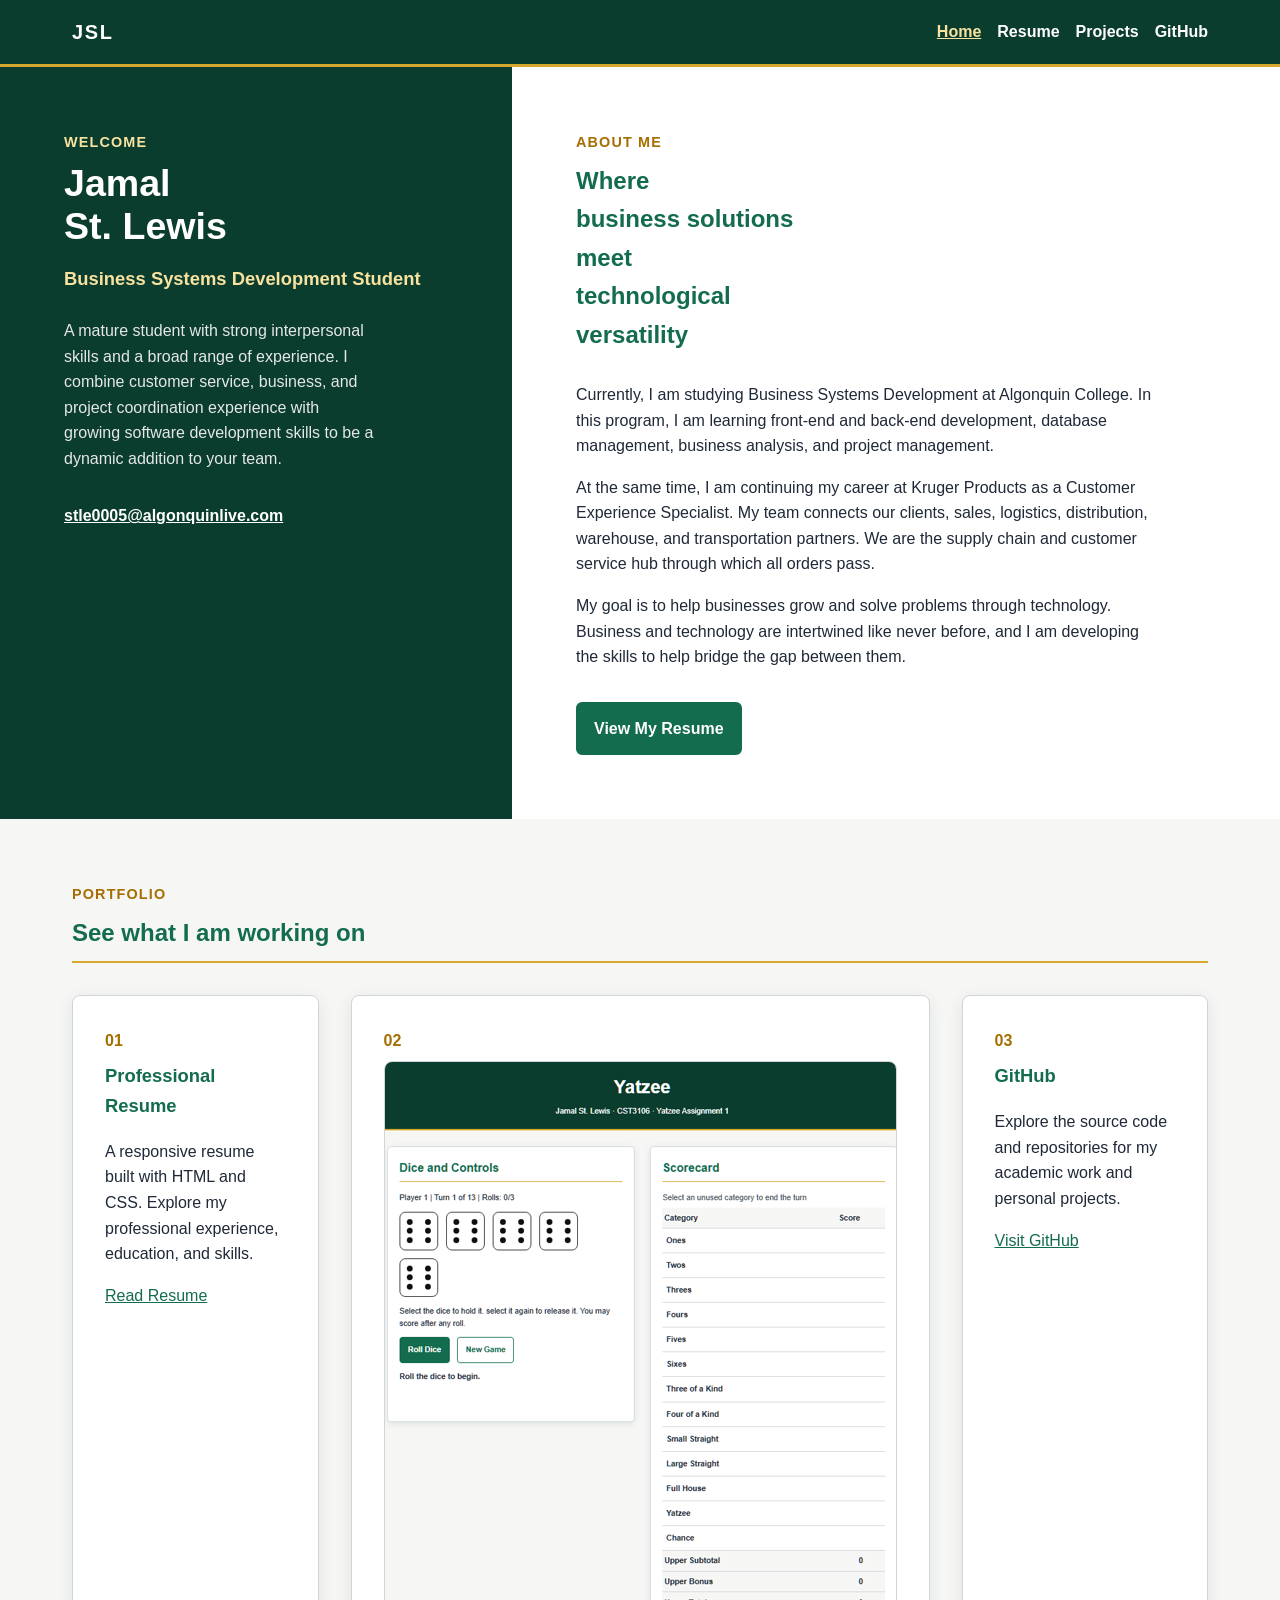
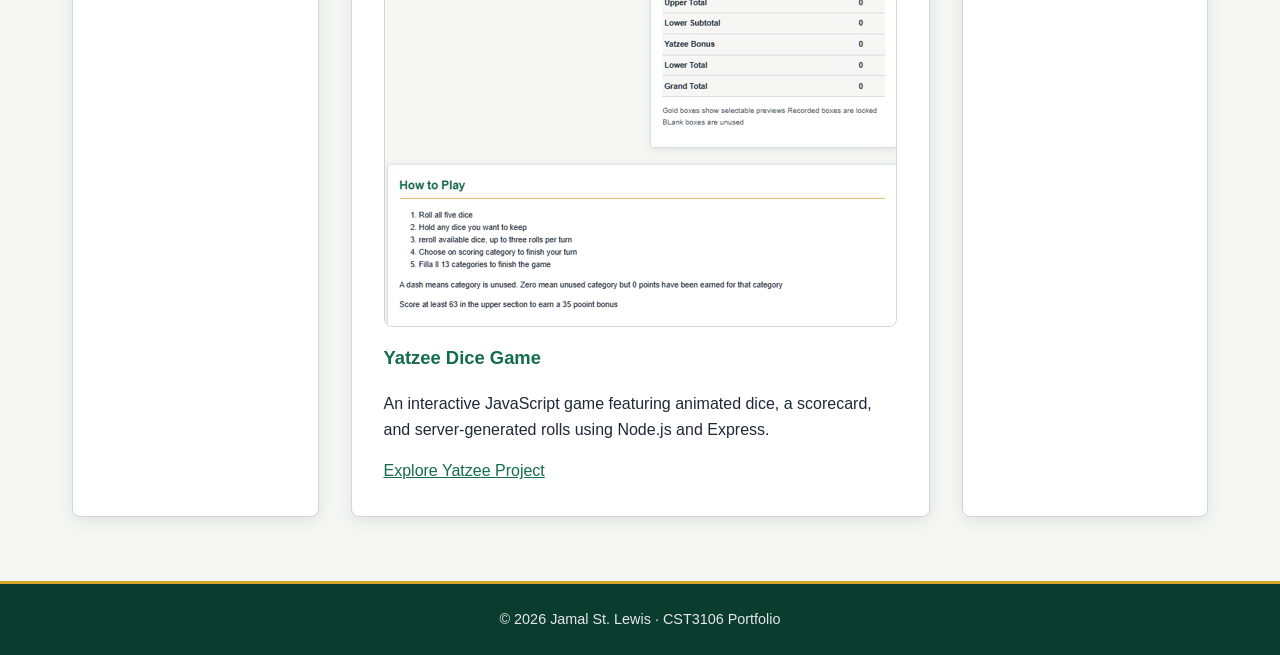
==== PD2/index.html @ 7dc035eb "pd2 completion of PD2 deliverables" ====
<!DOCTYPE html>
<html lang="en">

<head>
    <meta charset="UTF-8">

    <meta name="viewport" content="width=device-width, initial-scale=1.0">

    <meta name="description"
        content="The portfolio of Jamal St. Lewis, Business Systems Development student. Explore my experience, projects, and growing software development skills.">

    <title>Jamal St. Lewis | Portfolio</title>

    <link rel="stylesheet" href="styles.css">
</head>

<body>
    <!-- Main site navigation -->
    <header class="site-header">
        <nav class="site-nav" aria-label="Main Navigation">
            <a class="site-logo" href="index.html">JSL</a>

            <ul class="nav-links">
                <li>
                    <a href="index.html" aria-current="page">
                        Home
                    </a>
                </li>

                <li>
                    <a href="resume.html">
                        Resume
                    </a>
                </li>

                <li>
                    <a href="projects.html">
                        Projects
                    </a>
                </li>

                <li>
                    <a href="https://github.com/GauisCode" target="_blank" rel="noopener noreferrer">
                        GitHub
                    </a>
                </li>
            </ul>
        </nav>
    </header>

    <main>
        <!-- Introduction and About Me -->
        <section class="hero">
            <div class="hero-intro">
                <p class="eyebrow">Welcome</p>

                <h1>Jamal <br>St. Lewis</h1>

                <p class="hero-role">
                    Business Systems Development Student
                </p>

                <p class="hero-summary">
                    A mature student with strong interpersonal skills
                    and a broad range of experience. I combine customer
                    service, business, and project coordination experience
                    with growing software development skills to be a
                    dynamic addition to your team.
                </p>

                <p class="hero-contact">
                    <a href="mailto:stle0005@algonquinlive.com">
                        stle0005@algonquinlive.com
                    </a>
                </p>
            </div>

            <div class="hero-content">
                <p class="eyebrow">About Me</p>

                <h2>
                    Where <br>
                    business solutions <br>
                    meet <br>
                    technological versatility
                </h2>

                <p>
                    Currently, I am studying Business Systems Development
                    at Algonquin College. In this program, I am learning
                    front-end and back-end development, database management,
                    business analysis, and project management.
                </p>

                <p>
                    At the same time, I am continuing my career at
                    Kruger Products as a Customer Experience Specialist.
                    My team connects our clients, sales, logistics,
                    distribution, warehouse, and transportation partners.
                    We are the supply chain and customer service hub
                    through which all orders pass.
                </p>

                <p>
                    My goal is to help businesses grow and solve problems
                    through technology. Business and technology are
                    intertwined like never before, and I am developing
                    the skills to help bridge the gap between them.
                </p>

                <div class="button-group">
                    <a class="button button-primary" href="resume.html">
                        View My Resume
                    </a>
                </div>
            </div>
        </section>

        <!-- Portfolio cards -->
        <section class="page-section" aria-labelledby="portfolio-heading">
            <p class="eyebrow">Portfolio</p>

            <h2 id="portfolio-heading">
                See what I am working on
            </h2>

            <div class="feature-grid">
                <!-- Card 1: Resume -->
                <article class="feature-card">
                    <p class="feature-number">01</p>

                    <h3>Professional Resume</h3>

                    <p>
                        A responsive resume built with HTML and CSS.
                        Explore my professional experience, education,
                        and skills.
                    </p>

                    <a href="resume.html">
                        Read Resume
                    </a>
                </article>

                <!-- Card 2: Yatzee project preview -->
                <article class="feature-card">
                    <p class="feature-number">02</p>

                    <img class="project-preview-image" src="Projects/Yatzee/Images/YtzWideFullScreenshot.png"
                        alt="Preview of my Yatzee dice game and scorecard" loading="lazy">

                    <h3>Yatzee Dice Game</h3>

                    <p>
                        An interactive JavaScript game featuring
                        animated dice, a scorecard, and server-generated
                        rolls using Node.js and Express.
                    </p>

                    <a href="projects.html#yatzee">
                        Explore Yatzee Project
                    </a>
                </article>

                <!-- Card 3: GitHub -->
                <article class="feature-card">
                    <p class="feature-number">03</p>

                    <h3>GitHub</h3>

                    <p>
                        Explore the source code and repositories
                        for my academic work and personal projects.
                    </p>

                    <a href="https://github.com/GauisCode" target="_blank" rel="noopener noreferrer">
                        Visit GitHub
                    </a>
                </article>
            </div>
        </section>
    </main>

    <!-- Site footer -->
    <footer class="site-footer">
        <p>
            &copy; 2026 Jamal St. Lewis &middot; CST3106 Portfolio
        </p>
    </footer>
</body>

</html>
---- PD2/styles.css ----
/* 
-----------------------------------------------------------------------------------------
-----------------------------------------------------------------------------------------
Portfolio Project Stylesheet
Jamal St. Lewis
Page Style & Markdown Design System
-----------------------------------------------------------------------------------------
-----------------------------------------------------------------------------------------
*/
/*
-----------------------------------------------------------------------------------------
Section 1:
Root Styles & Formatting
Colors, spacing, effects
-----------------------------------------------------------------------------------------
*/

/* 
having all of the colours, spacing, and effects in one place makes it easier 
to change the design system of the project.
will only need to call var() and the -- type to get the colours, spacing or effect
https://www.w3schools.com/css/css3_variables.asp
*/
:root {
    /*
    Project brand colours
    Going with a dark green and gold accent theme
    some dark some dark blue
    confirmed style colours using https://coolors.co/?home
    */
    /* Green Main colour*/
    --green-dark: #0B3D2E;
    --green: #146c4e;
    --green-hover:#0e513b;

    /* Gold Accent Colours*/
    --gold: #d5a72c;
    --gold-dark: #a66e00;
    --gold-light: #fff4d6;
    --gold-soft: #f8e2a0;

    /* Neutral colours options */
  --text: #1f2937;
  --text-on-dark: #e5e7eb;
  --muted: #4b5563;
  --page: #f6f7f5;
  --surface: #ffffff;
  --border: #d1d5db;

  /* Typography Style*/
  --font-family: Aptos, Arial, Helvetica, sans-serif;

  /* Spacing sets */
  /* 
  choosing multiple of 8 for spacing as per commmon practice
  https://www.conceptfusion.co.uk/post/web-design-spacing-and-sizing-best-practices
  */
  --space-xs: 4px;
  --space-sm: 8px;
  --space-md: 16px;
  --space-lg: 24px;
  --space-xl: 32px;
  --space-2xl: 48px;
  --space-3xl: 64px;

  /* Effects to re-use*/
  --radius: 8px;
  --shadow: 0 4px 15px rgba(11, 61, 46 , 0.1);

}

/* border box for padding*/
* {
    box-sizing: border-box;
}

/* Main page style set*/

body {
    margin: 0;
    background-color: var(--page);
    color: var(--text);
    font-family: var(--font-family);
    line-height: 1.6;
}

/* 
-----------------------------------------------------------------------------------------
Section 2:
Header & Navigation Styles
-----------------------------------------------------------------------------------------
*/

.site-header {
    background-color: var(--green-dark);
    border-bottom: 3px solid var(--gold);
}

.site-nav {
    display: flex;
    align-items: center;
    justify-content: space-between;
    gap: var(--space-lg);
    max-width: 1200px;
    margin: 0 auto;
    padding: var(--space-md) var(--space-xl);
}

.site-logo{
    color: var(--surface);
    font-size: 1.25rem;
    font-weight: 700;
    letter-spacing: 0.08em;
    text-decoration: none;
}

.nav-links {
    display: flex;
    flex-wrap: wrap;
    gap: var(--space-md);
    margin: 0;
    padding:0;
    list-style: none;
}

.nav-links a {
    color: var(--surface);
    text-decoration: none;
    font-weight: 700;
}

/* 
nav link hover, focus, and current page styles
nav  are for accessibility and usability, so users can see where they are on the site 
and what links they can click on
*/
.nav-links a:hover,
.nav-links a:focus,
.nav-links a[aria-current="page"] {
    color: var(--gold-soft);
    text-decoration: underline;
}

/* 
-----------------------------------------------------------------------------------------
Section 3:
Headings, Links & labels
-----------------------------------------------------------------------------------------
*/


/* 
descending in font size because h1 is biggest heading and smaller as h# increases
*/
h1,h2,h3{
    color: var(--green);
}

h1 {
    font-size:2.35rem;
    line-height: 1.15;
}

h2 {
    font-size: 1.5rem;
}
h3 {
    font-size: 1.15rem;
}
a {
    color: var(--green);
}

a:focus{
    outline:3px solid var(--gold);
    outline-offset: 3px;
}

.eyebrow {
    margin: 0 0 var(--space-sm);
    color:var(--gold-dark);
    font-size: 0.9rem;
    font-weight: 700;
    letter-spacing: 0.08em;
    text-transform: uppercase;
}

/* 
-----------------------------------------------------------------------------------------
Section 4: 
Homepage split layout
-----------------------------------------------------------------------------------------
*/

.hero {
    display: grid;
    grid-template-columns: minmax(280px, 40%) minmax(0, 60%);
    min-height: 500px;
}

.hero-intro{
    padding: var(--space-3xl);
    background-color: var(--green-dark);
    color: var(--surface);
}
.hero-intro h1{
    margin: 0;
    color: var(--surface);
}
.hero-intro .eyebrow {
    color: var(--gold-soft);
}

.hero-role {
    margin-top: var(--space-md);
    color: var(--gold-soft);
    font-size: 1.15rem;
    font-weight: 700;
}

.hero-summary {
    max-width: 35ch;
    margin-top: var(--space-lg);
    color: var(--text-on-dark);
}

.hero-contact {
    margin-top: var(--space-xl);
}

.hero-contact a {
    color: var(--surface);
    font-weight: 700;
}

.hero-content{
    padding: var(--space-3xl);
    background-color: var(--surface);
}

.hero-content p {
    max-width: 65ch;
}

.hero-content h2 {
    max-width: 18ch;
    margin-top: 0;
    padding-bottom: var(--space-sm);
    border-bottom: 2px var(--gold);
}

.button-group{
    display: flex;
    flex-wrap: wrap;
    gap: var(--space-md);
    margin-top: var(--space-xl);
}

/* 
-----------------------------------------------------------------------------------------
Section 5:
Buttons
-----------------------------------------------------------------------------------------
*/

.button {
    display: inline-block;
    padding: 12px var(--space-md);
    border: 2px solid transparent;
    border-radius: 6px;
    font-weight: 700;
    text-decoration: none;
}

.button-primary {
    border-color: var(--green);
    background-color: var(--green);
    color: var(--surface);

}

.button-primary:hover,
.button-primary:focus{
    border-color: var(--green-hover);
    background-color: var(--green-hover);
    color: var(--surface);
}

.button-secondary {
    border-color:var(--gold-dark);
    background-color: var(--surface);
    color: var(--gold-dark);
}

.button-secondary:hover,
.button-secondary:focus {
    background-color: var(--gold-light);
}

/* 
-----------------------------------------------------------------------------------------
Section 6: 
regular page layout
-----------------------------------------------------------------------------------------
*/

.page-section,
.standard-page{
    max-width:1200px;
    margin: 0 auto;
    padding: var(--space-3xl) var(--space-xl);
}

.page-section h2,
.standard-page h1 {
    margin-top: 0;
    padding-bottom: var(--space-sm);
    border-bottom: 2px solid var(--gold);
}

.feature-grid {
    display: grid;
    grid-template-columns: repeat(3, 1fr);
    gap: var(--space-xl);
    margin-top: var(--space-xl);
}

.feature-card,
.coming-soon-card {
    padding: var(--space-xl);
    border: 1px solid var(--border);
    border-radius: var(--radius);
    background-color: var(--surface);
    box-shadow: var(--shadow);
}

.feature-card h3,
.coming-soon-card h2 {
    margin-top:0;
}

.feature-number {
    margin: 0 0 var(--space-sm);
    color: var(--gold-dark);
    font-weight: 700;
}

.page-intro {
    max-width: 65ch;
    font-size: 1.1rem;
}

.coming-soon-card {
    max-width: 720px;
    margin-top: var(--space-xl);
}


/* 
-----------------------------------------------------------------------------------------
Section 7: 
Resume Page Layout 
-----------------------------------------------------------------------------------------
*/

.resume {
    max-width: 900px;
    margin: var(--space-2xl) auto;
    padding: var(--space-2xl);
    border: 1px solid var(--border);
    border-radius: var(--radius);
    background-color: var(--surface);
    box-shadow: var(--shadow);
}

.name-header {
    margin-bottom: var(--space-xl);
    padding-bottom: var(--space-lg);
    border-bottom: 3px solid var(--gold);
    text-align: center;
}

.name-header h1 {
    margin: 0;
}

.contact-info {
    margin: var(--space-md) 0 0;
    color: var(--muted);
}

.resume h2 {
    margin-top: var(--space-xl);
    padding-bottom: 6px;
    border-bottom: 1px solid var(--border);
    color: var(--green);
    font-size: 1.25rem;
    letter-spacing: 0.04em;
    text-transform: uppercase;
}

.resume h3 {
    margin: 0;
    color: var(--text);
    font-size: 1.05rem;
}

.resume-item {
    margin-bottom: var(--space-lg);
}

.item-heading {
    display: flex;
    justify-content: space-between;
    gap: var(--space-md);
    align-items: baseline;
}

.item-heading p {
    margin: 0;
    color: var(--muted);
    font-size: 0.95rem;
    white-space: nowrap;
}

.resume ul {
    padding-left: 24px;
}

.resume li {
    margin-bottom: 6px;
}

/* 
-----------------------------------------------------------------------------------------
Section 8: 
Footer
-----------------------------------------------------------------------------------------
*/

.site-footer {
    padding: var(--space-lg);
    background-color: var(--green-dark);
    border-top: 3px solid var(--gold);
    color: var(--text-on-dark);
    text-align: center;
}

.site-footer p {
    margin: 0;
    font-size: 0.9rem;
}

/* 
-----------------------------------------------------------------------------------------
Section 9:
Layout Responsiveness
-----------------------------------------------------------------------------------------
*/

@media (max-width: 800px) {
    .site-nav{
        align-items: flex-start;
        flex-direction: column;
        padding: var(--space-md) var(--space-lg);
    }

    .hero {
        display: block;
    }

    

    .hero-intro,
    .hero-content {
        padding: var(--space-xl) var(--space-lg);
    }

    .feature-grid {
        grid-template-columns: 1fr;
    }

    .page-section,
    .standard-page {
        padding: var(--space-xl) var(--space-lg);
    }

    .resume {
        margin: 0;
        padding: var(--space-xl) var(--space-lg);
        border: none;
        border-radius: 0;
        box-shadow: none;
    }

    .item-heading {
        display: block;
    }

    .item-heading p{
        margin-top: var(--space-sm);
        white-space: normal;
    }
}

@media (max-width: 450px){
    .nav-links{
        gap: var(--space-sm);
    }

    h1 {
        font-size: 2rem;
    }

    .hero-intro,
    .hero-content,
    .page-section,
    .standard-page {
        padding: var(--space-lg) var(--space-md);
    }

    .feature-card,
    .coming-soon-card {
        padding: var(--space-lg);
    }
}

/*
--------------------------------------------------
Project showcases
--------------------------------------------------
*/

.project-showcase {
    margin-top: var(--space-xl);
    padding: var(--space-xl);
    border: 1px solid var(--border);
    border-radius: var(--radius);
    background-color: var(--surface);
    box-shadow: var(--shadow);
}

.project-heading h2 {
    margin: 0 0 var(--space-md);
}

.project-summary {
    max-width: 65ch;
    color: var(--muted);
    font-size: 1.1rem;
}

.project-figure {
    margin: var(--space-xl) 0;
}

.project-figure a {
    display: block;
    border-radius: var(--radius);
}

.project-image {
    display: block;
    width: auto;
    max-width: auto;
    height: auto;
    margin-inline: auto;
    border: 1px solid var(--border);
    border-radius: var(--radius);
}

.project-figure figcaption {
    margin-top: var(--space-sm);
    color: var(--muted);
    font-size: 0.9rem;
}

.project-description p {
    max-width: 75ch;
}

.project-details {
    display: grid;
    grid-template-columns: repeat(2, minmax(0, 1fr));
    gap: var(--space-xl);
    margin: var(--space-xl) 0;
}

.project-details h3 {
    margin-top: 0;
}

.project-details ul {
    padding-left: var(--space-lg);
}

.project-details li {
    margin-bottom: var(--space-sm);
}

.technology-list {
    display: flex;
    flex-wrap: wrap;
    gap: var(--space-sm);
    margin: 0;
    padding: 0;
    list-style: none;
}

.technology-list li {
    padding: var(--space-xs) var(--space-md);
    border: 1px solid var(--border);
    border-radius: var(--radius);
    background-color: var(--page);
    color: var(--green-dark);
    font-size: 0.9rem;
}

.project-note {
    margin-top: var(--space-md);
    color: var(--muted);
    font-size: 0.9rem;
}

/* Homepage project preview */

.project-preview-image {
    display: block;
    width: auto;
    max-width: auto;
    height: auto;
    margin: 0 auto var(--space-md);
    border: 1px solid var(--border);
    border-radius: var(--radius);
}

@media (max-width: 800px) {
    .project-details {
        grid-template-columns: 1fr;
        gap: var(--space-md);
    }

    .project-showcase {
        padding: var(--space-lg);
    }
}
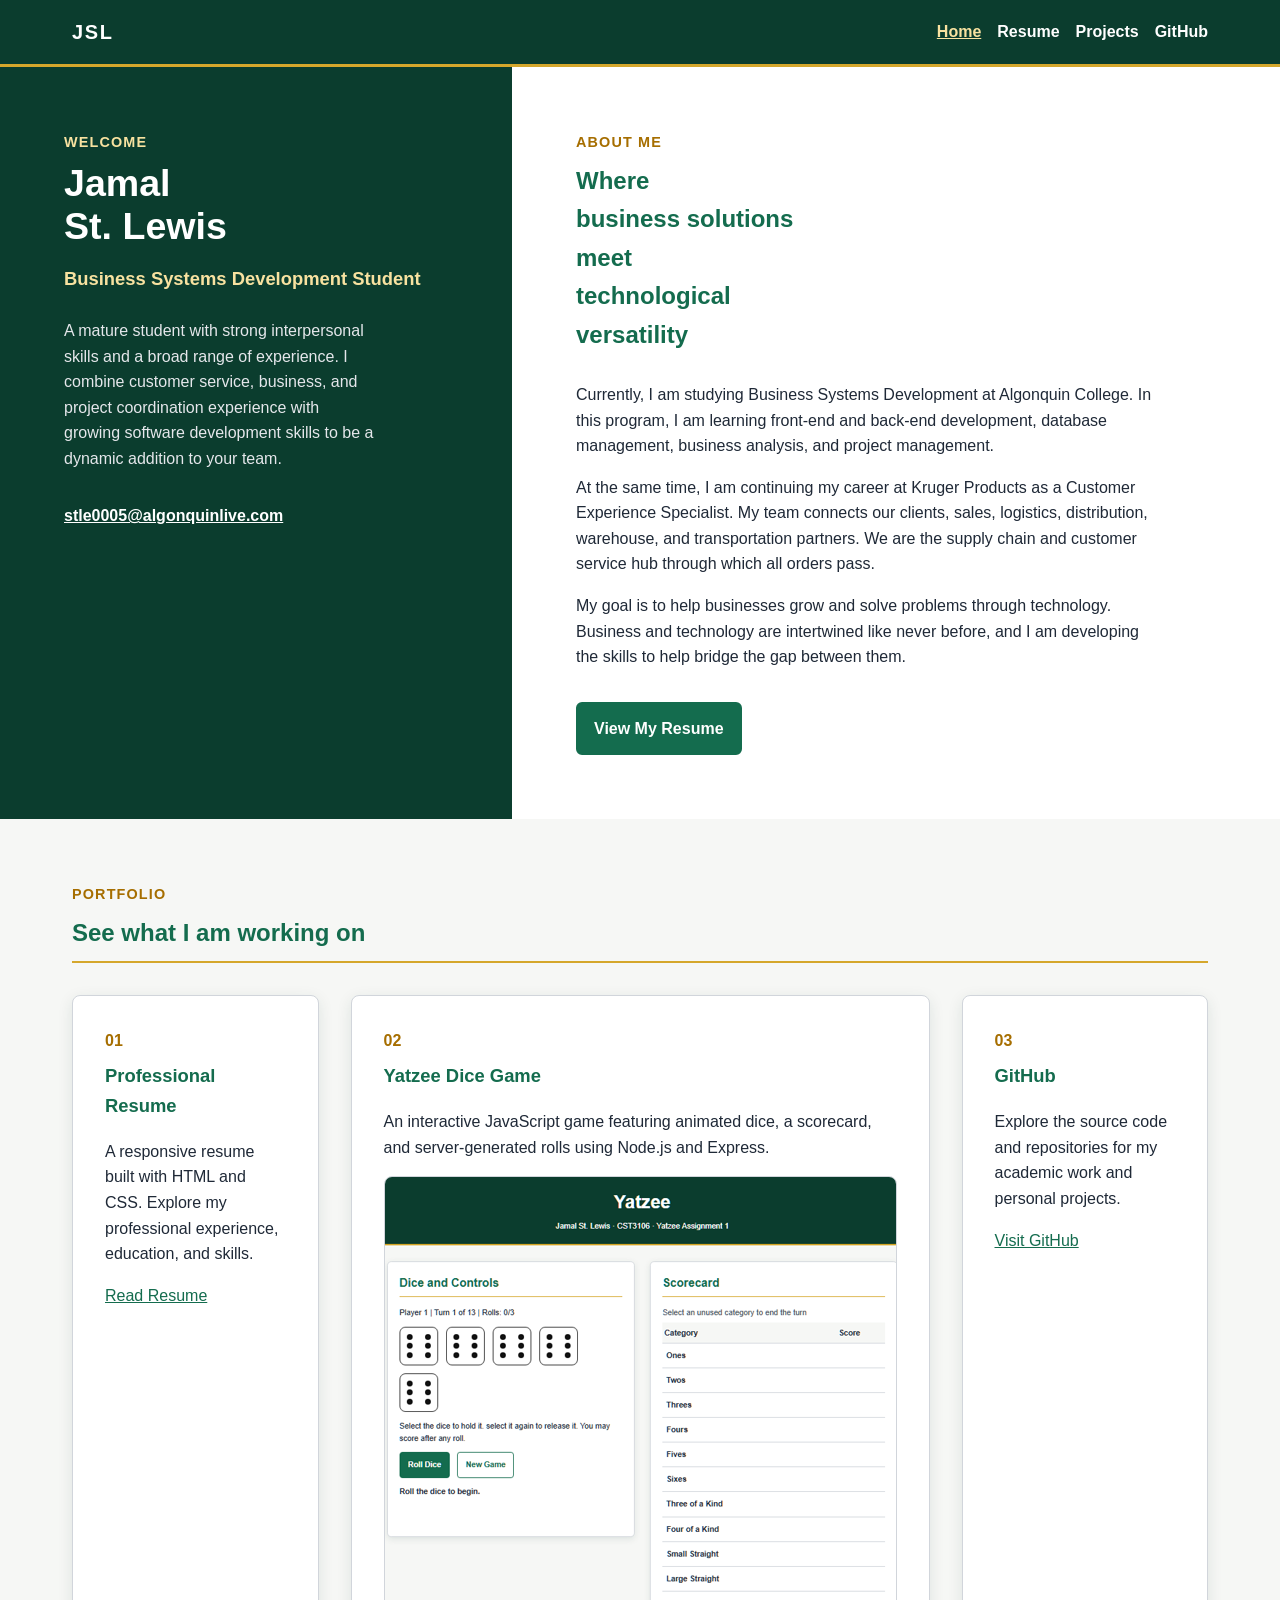
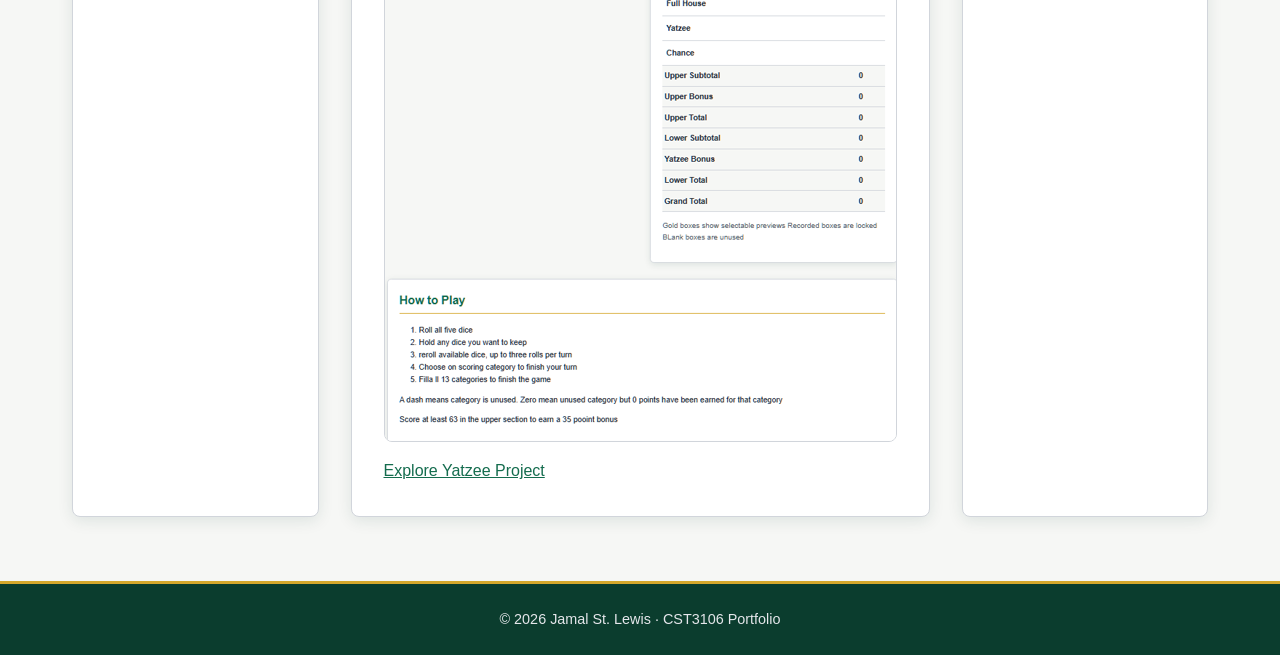
==== commit 31070f64: "markdown update updating markdown to have more details on the projects and updates." ====
--- a/PD2/index.html
+++ b/PD2/index.html
@@ -145,17 +145,14 @@
                 <!-- Card 2: Yatzee project preview -->
                 <article class="feature-card">
                     <p class="feature-number">02</p>
-
-                    <img class="project-preview-image" src="Projects/Yatzee/Images/YtzWideFullScreenshot.png"
-                        alt="Preview of my Yatzee dice game and scorecard" loading="lazy">
-
                     <h3>Yatzee Dice Game</h3>
-
                     <p>
                         An interactive JavaScript game featuring
                         animated dice, a scorecard, and server-generated
                         rolls using Node.js and Express.
                     </p>
+                    <img class="project-preview-image" src="Projects/Yatzee/Images/YtzWideFullScreenshot.png"
+                        alt="Preview of my Yatzee dice game and scorecard" loading="lazy">
 
                     <a href="projects.html#yatzee">
                         Explore Yatzee Project
